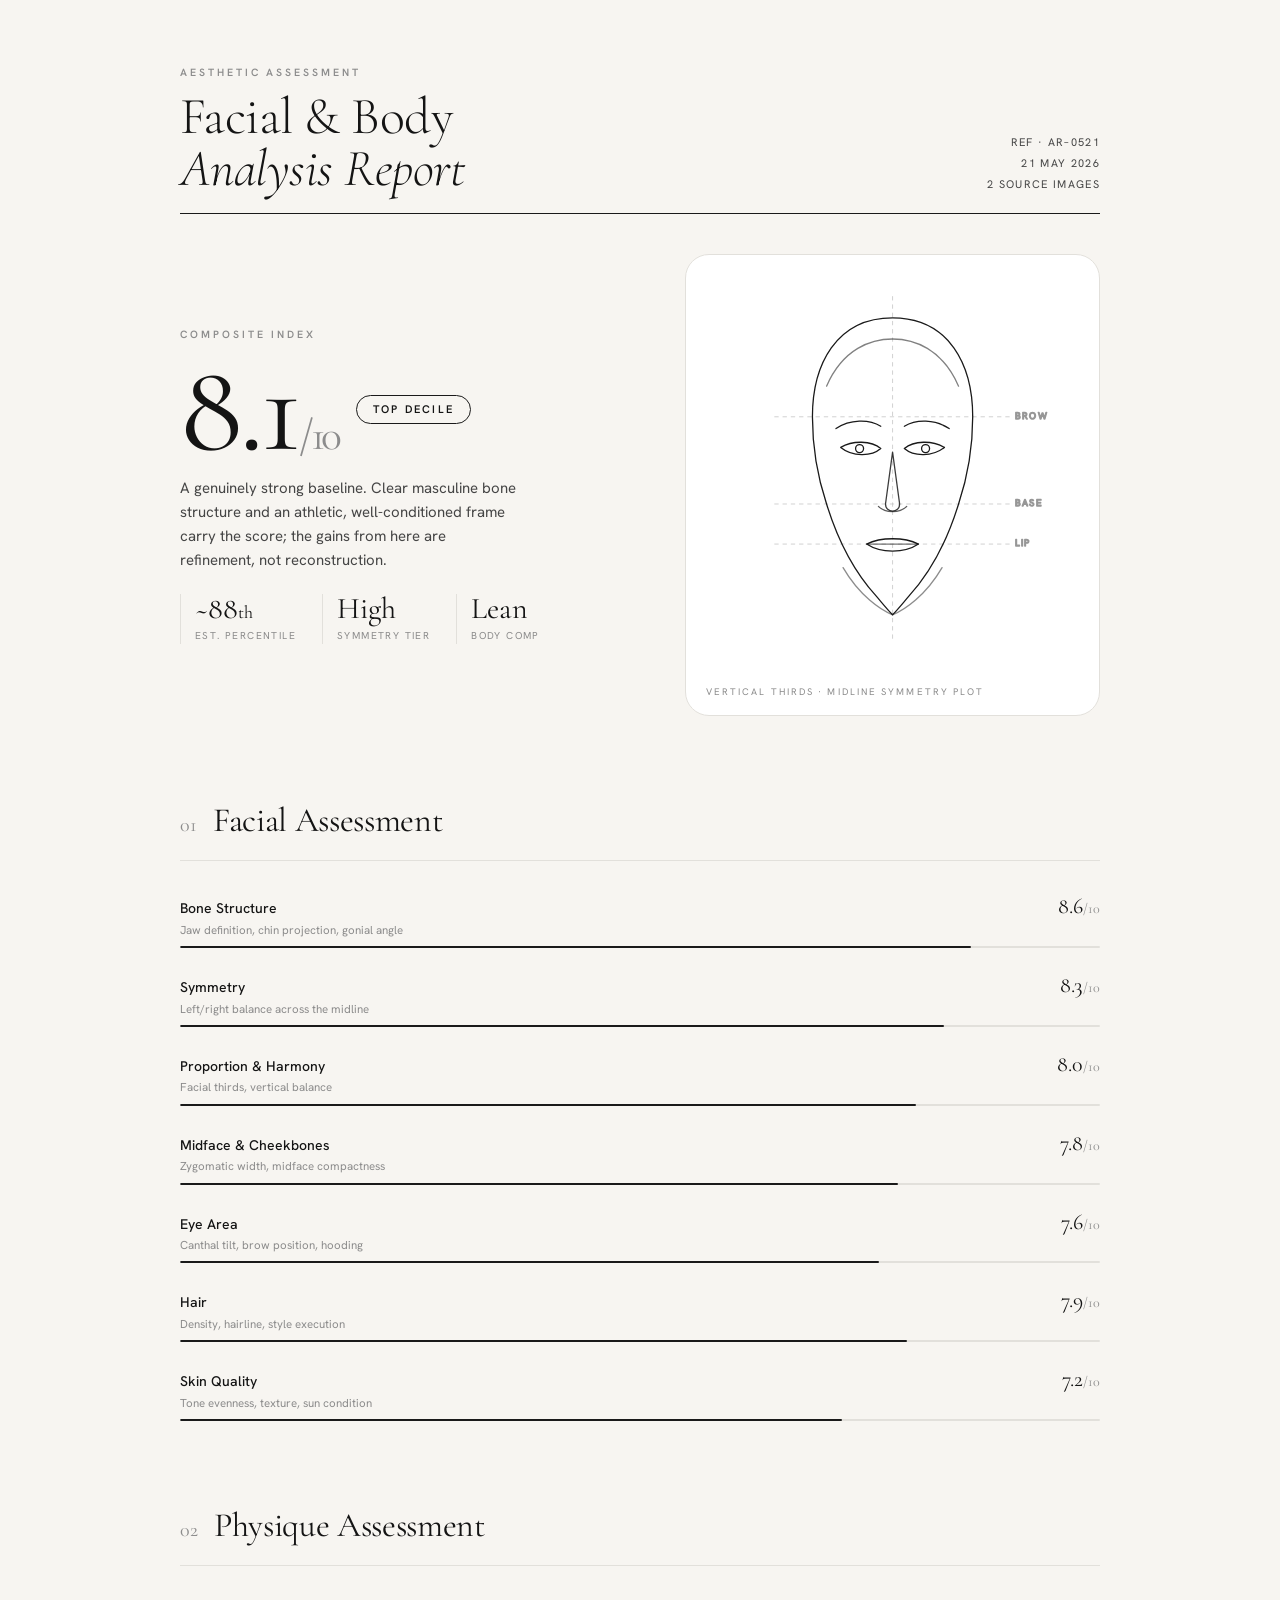
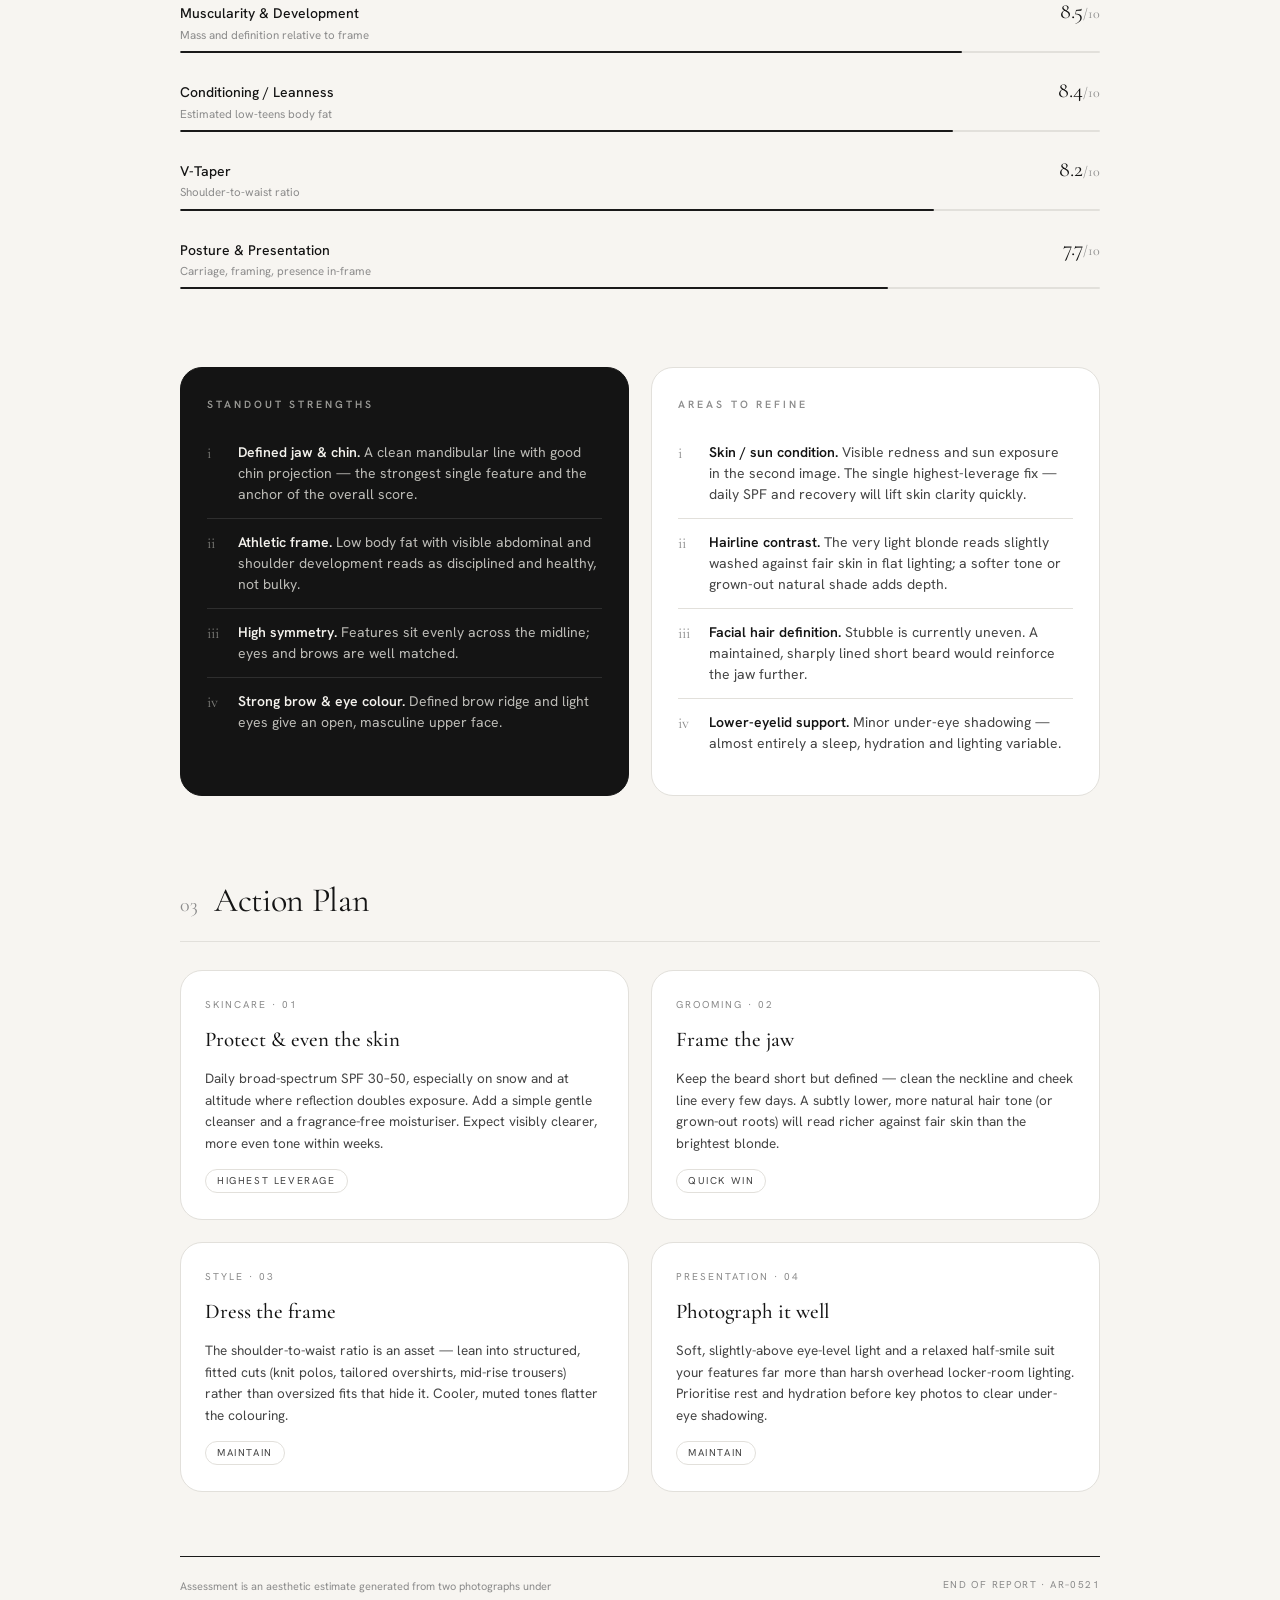
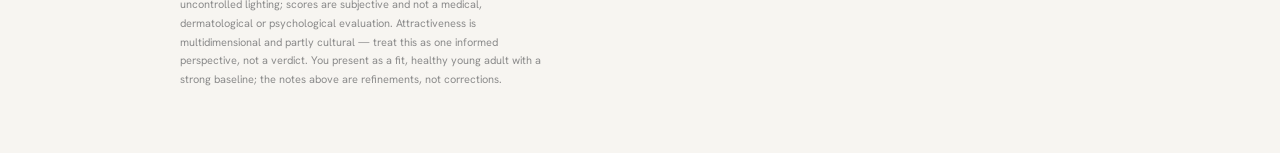
==== aesthetic-report.html @ a4fceab6 "Add README checklist, CNAME, .nojekyll, .gitignore and parked docs README carries the domain -> paym" ====
<!DOCTYPE html>
<html lang="en">
<head>
<meta charset="UTF-8">
<meta name="viewport" content="width=device-width, initial-scale=1.0">
<title>Aesthetic Analysis — Report</title>
<link rel="preconnect" href="https://fonts.googleapis.com">
<link rel="preconnect" href="https://fonts.gstatic.com" crossorigin>
<link href="https://fonts.googleapis.com/css2?family=Cormorant+Garamond:ital,wght@0,300;0,400;0,500;1,300&family=Hanken+Grotesk:wght@300;400;500;600&display=swap" rel="stylesheet">
<style>
  :root{
    --ink:#141414;
    --ink-soft:#454545;
    --ink-faint:#8c8c8c;
    --line:#e2e0db;
    --line-strong:#1a1a1a;
    --paper:#f7f5f1;
    --card:#ffffff;
    --accent:#1a1a1a;
  }
  *{box-sizing:border-box;margin:0;padding:0;}
  html{scroll-behavior:smooth;}
  body{
    background:var(--paper);
    color:var(--ink);
    font-family:'Hanken Grotesk',sans-serif;
    font-weight:400;
    line-height:1.6;
    -webkit-font-smoothing:antialiased;
    padding:clamp(20px,5vw,72px) clamp(16px,4vw,40px);
  }
  .sheet{
    max-width:920px;
    margin:0 auto;
  }
  .label{
    font-size:10.5px;
    letter-spacing:.28em;
    text-transform:uppercase;
    color:var(--ink-faint);
    font-weight:600;
  }
  .serif{font-family:'Cormorant Garamond',serif;}

  /* ---------- masthead ---------- */
  .masthead{
    display:flex;
    justify-content:space-between;
    align-items:flex-end;
    border-bottom:1px solid var(--line-strong);
    padding-bottom:18px;
    flex-wrap:wrap;
    gap:14px;
    animation:rise .9s cubic-bezier(.2,.8,.2,1) both;
  }
  .masthead h1{
    font-family:'Cormorant Garamond',serif;
    font-weight:300;
    font-size:clamp(30px,6vw,52px);
    line-height:1;
    letter-spacing:-.01em;
  }
  .masthead h1 em{font-style:italic;}
  .masthead .meta{
    text-align:right;
    line-height:1.9;
  }
  .masthead .meta div{font-size:11px;letter-spacing:.12em;color:var(--ink-soft);text-transform:uppercase;}

  /* ---------- hero ---------- */
  .hero{
    display:grid;
    grid-template-columns:1.05fr .95fr;
    gap:clamp(20px,4vw,46px);
    align-items:center;
    margin-top:40px;
  }
  @media(max-width:680px){.hero{grid-template-columns:1fr;}}

  .scorewrap{display:flex;align-items:baseline;gap:18px;margin:14px 0 6px;}
  .bigscore{
    font-family:'Cormorant Garamond',serif;
    font-weight:400;
    font-size:clamp(78px,16vw,128px);
    line-height:.82;
    letter-spacing:-.03em;
  }
  .bigscore span{font-size:.34em;color:var(--ink-faint);}
  .tier{
    border:1px solid var(--line-strong);
    border-radius:40px;
    padding:5px 16px;
    font-size:11px;
    letter-spacing:.2em;
    text-transform:uppercase;
    font-weight:600;
    align-self:center;
  }
  .hero p.lede{
    color:var(--ink-soft);
    font-size:15px;
    max-width:42ch;
    margin-top:14px;
  }
  .percentile{
    margin-top:22px;
    display:flex;
    gap:26px;
    flex-wrap:wrap;
  }
  .percentile .stat{border-left:1px solid var(--line);padding-left:14px;}
  .percentile .stat .n{font-family:'Cormorant Garamond',serif;font-size:30px;line-height:1;}
  .percentile .stat .t{font-size:10px;letter-spacing:.14em;text-transform:uppercase;color:var(--ink-faint);margin-top:4px;}

  /* ---------- face svg ---------- */
  .facecard{
    background:var(--card);
    border:1px solid var(--line);
    border-radius:24px;
    padding:18px;
    position:relative;
    overflow:hidden;
  }
  .facecard svg{width:100%;height:auto;display:block;}
  .facecard .cap{
    position:absolute;left:20px;bottom:16px;
    font-size:9.5px;letter-spacing:.22em;text-transform:uppercase;color:var(--ink-faint);
  }
  .draw line,.draw path,.draw circle{
    animation:dash 2.4s ease forwards;
  }
  @keyframes dash{from{stroke-dashoffset:1200;}to{stroke-dashoffset:0;}}

  /* ---------- sections ---------- */
  .section{margin-top:clamp(46px,7vw,78px);}
  .section-head{
    display:flex;align-items:baseline;gap:16px;
    border-bottom:1px solid var(--line);
    padding-bottom:12px;margin-bottom:28px;
  }
  .section-head .no{font-family:'Cormorant Garamond',serif;font-size:20px;color:var(--ink-faint);}
  .section-head h2{
    font-family:'Cormorant Garamond',serif;
    font-weight:400;font-size:clamp(24px,4vw,34px);letter-spacing:-.01em;
  }

  /* ---------- score rows ---------- */
  .scores{display:grid;gap:20px;}
  .row .top{display:flex;justify-content:space-between;align-items:baseline;margin-bottom:7px;}
  .row .name{font-size:14px;font-weight:500;}
  .row .name small{display:block;font-weight:400;color:var(--ink-faint);font-size:11.5px;margin-top:1px;letter-spacing:0;}
  .row .val{font-family:'Cormorant Garamond',serif;font-size:22px;}
  .row .val span{color:var(--ink-faint);font-size:14px;}
  .track{height:2px;background:var(--line);position:relative;border-radius:2px;overflow:hidden;}
  .track i{position:absolute;left:0;top:0;height:100%;background:var(--line-strong);border-radius:2px;width:0;animation:fill 1.6s cubic-bezier(.2,.8,.2,1) forwards;}
  @keyframes fill{to{width:var(--w);}}

  .twocol{display:grid;grid-template-columns:1fr 1fr;gap:22px;}
  @media(max-width:680px){.twocol{grid-template-columns:1fr;}}

  /* ---------- cards ---------- */
  .card{
    background:var(--card);
    border:1px solid var(--line);
    border-radius:22px;
    padding:28px 26px;
  }
  .card.dark{background:var(--ink);color:#f3f1ec;border-color:var(--ink);}
  .card.dark .label{color:#9b9b97;}
  .card .label{margin-bottom:16px;}
  . list{list-style:none;}
  .list li{
    display:flex;gap:13px;
    padding:13px 0;
    border-top:1px solid var(--line);
    font-size:14px;line-height:1.5;
  }
  .card.dark .list li{border-color:#2e2e2e;}
  .list li:first-child{border-top:none;}
  .list li .mk{
    flex:0 0 auto;width:18px;font-family:'Cormorant Garamond',serif;font-size:16px;
    color:var(--ink-faint);line-height:1.4;
  }
  .card.dark .list li .mk{color:#7d7d79;}
  .list li b{font-weight:600;}
  .list li span{color:var(--ink-soft);}
  .card.dark .list li span{color:#bdbcb7;}

  /* recommendations */
  .recgrid{display:grid;grid-template-columns:repeat(2,1fr);gap:22px;}
  @media(max-width:680px){.recgrid{grid-template-columns:1fr;}}
  .rec{
    border:1px solid var(--line);border-radius:22px;padding:26px 24px;background:var(--card);
    transition:transform .35s ease, box-shadow .35s ease;
  }
  .rec:hover{transform:translateY(-3px);box-shadow:0 18px 40px -28px rgba(0,0,0,.4);}
  .rec h3{font-family:'Cormorant Garamond',serif;font-weight:500;font-size:21px;margin:10px 0 12px;}
  .rec p{font-size:13.5px;color:var(--ink-soft);line-height:1.6;}
  .rec .idx{font-size:10px;letter-spacing:.2em;color:var(--ink-faint);text-transform:uppercase;}

  .priority{display:inline-block;margin-top:14px;font-size:10px;letter-spacing:.16em;text-transform:uppercase;border:1px solid var(--line);border-radius:30px;padding:3px 11px;color:var(--ink-soft);}

  /* footer */
  .foot{
    margin-top:64px;border-top:1px solid var(--line-strong);padding-top:20px;
    display:flex;justify-content:space-between;gap:18px;flex-wrap:wrap;
  }
  .foot p{font-size:11px;color:var(--ink-faint);max-width:62ch;line-height:1.7;}
  .foot .mono{font-size:10px;letter-spacing:.14em;text-transform:uppercase;color:var(--ink-faint);}

  @keyframes rise{from{opacity:0;transform:translateY(16px);}to{opacity:1;transform:none;}}
  .reveal{animation:rise .8s cubic-bezier(.2,.8,.2,1) both;}
</style>
</head>
<body>
<div class="sheet">

  <!-- MASTHEAD -->
  <header class="masthead">
    <div>
      <div class="label" style="margin-bottom:10px;">Aesthetic Assessment</div>
      <h1>Facial &amp; Body<br><em>Analysis Report</em></h1>
    </div>
    <div class="meta">
      <div>Ref · AR–0521</div>
      <div>21 May 2026</div>
      <div>2 Source Images</div>
    </div>
  </header>

  <!-- HERO -->
  <section class="hero reveal" style="animation-delay:.1s;">
    <div>
      <div class="label">Composite Index</div>
      <div class="scorewrap">
        <div class="bigscore">8.1<span>/10</span></div>
        <div class="tier">Top Decile</div>
      </div>
      <p class="lede">A genuinely strong baseline. Clear masculine bone structure and an athletic, well-conditioned frame carry the score; the gains from here are refinement, not reconstruction.</p>
      <div class="percentile">
        <div class="stat"><div class="n">~88<small style="font-size:18px;">th</small></div><div class="t">Est. percentile</div></div>
        <div class="stat"><div class="n">High</div><div class="t">Symmetry tier</div></div>
        <div class="stat"><div class="n">Lean</div><div class="t">Body comp</div></div>
      </div>
    </div>

    <!-- FACE CONTOUR -->
    <div class="facecard">
      <svg viewBox="0 0 320 360" fill="none" class="draw"
           stroke="#1a1a1a" stroke-width="1.1" stroke-linecap="round" stroke-linejoin="round">
        <!-- face outline -->
        <path d="M160 38
                 C112 38 92 78 92 122
                 C92 150 96 172 104 196
                 C112 222 126 252 146 274
                 C152 281 156 286 160 290
                 C164 286 168 281 174 274
                 C194 252 208 222 216 196
                 C224 172 228 150 228 122
                 C228 78 208 38 160 38 Z"
              stroke-dasharray="1200"/>
        <!-- hairline -->
        <path d="M104 96 C118 64 142 56 160 56 C178 56 202 64 216 96" stroke-dasharray="1200" opacity=".55"/>
        <!-- brows -->
        <path d="M112 132 C124 124 140 124 150 130" stroke-dasharray="400"/>
        <path d="M170 130 C180 124 196 124 208 132" stroke-dasharray="400"/>
        <!-- eyes -->
        <path d="M116 148 C126 142 142 142 150 149 C142 156 126 156 116 148 Z" stroke-dasharray="400"/>
        <path d="M170 149 C178 142 194 142 204 148 C194 156 178 156 170 149 Z" stroke-dasharray="400"/>
        <circle cx="132" cy="149" r="3.4" stroke-dasharray="60"/>
        <circle cx="188" cy="149" r="3.4" stroke-dasharray="60"/>
        <!-- nose -->
        <path d="M160 152 L154 196 C154 204 166 204 166 196 L160 152" stroke-dasharray="400" opacity=".85"/>
        <path d="M148 198 C154 204 166 204 172 198" stroke-dasharray="200" opacity=".7"/>
        <!-- lips -->
        <path d="M138 230 C150 224 170 224 182 230 C170 238 150 238 138 230 Z" stroke-dasharray="400"/>
        <path d="M138 230 L182 230" stroke-dasharray="120" opacity=".6"/>
        <!-- jaw accent -->
        <path d="M118 250 C132 274 150 286 160 290 C170 286 188 274 202 250" stroke-dasharray="600" opacity=".5"/>
        <!-- analysis guides -->
        <g stroke="#1a1a1a" stroke-width=".6" opacity=".28" stroke-dasharray="3 4">
          <line x1="160" y1="20" x2="160" y2="310"/>
          <line x1="60" y1="122" x2="260" y2="122"/>
          <line x1="60" y1="196" x2="260" y2="196"/>
          <line x1="60" y1="230" x2="260" y2="230"/>
        </g>
        <g fill="#1a1a1a" opacity=".45" font-family="Hanken Grotesk" font-size="8" letter-spacing="1">
          <text x="264" y="124">BROW</text>
          <text x="264" y="198">BASE</text>
          <text x="264" y="232">LIP</text>
        </g>
      </svg>
      <div class="cap">Vertical thirds · midline symmetry plot</div>
    </div>
  </section>

  <!-- FACIAL -->
  <section class="section">
    <div class="section-head">
      <span class="no">01</span>
      <h2>Facial Assessment</h2>
    </div>
    <div class="scores">
      <div class="row"><div class="top"><div class="name">Bone Structure <small>Jaw definition, chin projection, gonial angle</small></div><div class="val">8.6<span>/10</span></div></div><div class="track"><i style="--w:86%;animation-delay:.1s;"></i></div></div>
      <div class="row"><div class="top"><div class="name">Symmetry <small>Left/right balance across the midline</small></div><div class="val">8.3<span>/10</span></div></div><div class="track"><i style="--w:83%;animation-delay:.2s;"></i></div></div>
      <div class="row"><div class="top"><div class="name">Proportion &amp; Harmony <small>Facial thirds, vertical balance</small></div><div class="val">8.0<span>/10</span></div></div><div class="track"><i style="--w:80%;animation-delay:.3s;"></i></div></div>
      <div class="row"><div class="top"><div class="name">Midface &amp; Cheekbones <small>Zygomatic width, midface compactness</small></div><div class="val">7.8<span>/10</span></div></div><div class="track"><i style="--w:78%;animation-delay:.4s;"></i></div></div>
      <div class="row"><div class="top"><div class="name">Eye Area <small>Canthal tilt, brow position, hooding</small></div><div class="val">7.6<span>/10</span></div></div><div class="track"><i style="--w:76%;animation-delay:.5s;"></i></div></div>
      <div class="row"><div class="top"><div class="name">Hair <small>Density, hairline, style execution</small></div><div class="val">7.9<span>/10</span></div></div><div class="track"><i style="--w:79%;animation-delay:.6s;"></i></div></div>
      <div class="row"><div class="top"><div class="name">Skin Quality <small>Tone evenness, texture, sun condition</small></div><div class="val">7.2<span>/10</span></div></div><div class="track"><i style="--w:72%;animation-delay:.7s;"></i></div></div>
    </div>
  </section>

  <!-- BODY -->
  <section class="section">
    <div class="section-head">
      <span class="no">02</span>
      <h2>Physique Assessment</h2>
    </div>
    <div class="scores">
      <div class="row"><div class="top"><div class="name">Muscularity &amp; Development <small>Mass and definition relative to frame</small></div><div class="val">8.5<span>/10</span></div></div><div class="track"><i style="--w:85%;animation-delay:.1s;"></i></div></div>
      <div class="row"><div class="top"><div class="name">Conditioning / Leanness <small>Estimated low-teens body fat</small></div><div class="val">8.4<span>/10</span></div></div><div class="track"><i style="--w:84%;animation-delay:.2s;"></i></div></div>
      <div class="row"><div class="top"><div class="name">V-Taper <small>Shoulder-to-waist ratio</small></div><div class="val">8.2<span>/10</span></div></div><div class="track"><i style="--w:82%;animation-delay:.3s;"></i></div></div>
      <div class="row"><div class="top"><div class="name">Posture &amp; Presentation <small>Carriage, framing, presence in-frame</small></div><div class="val">7.7<span>/10</span></div></div><div class="track"><i style="--w:77%;animation-delay:.4s;"></i></div></div>
    </div>
  </section>

  <!-- STRENGTHS / IMPROVE -->
  <section class="section">
    <div class="twocol">
      <div class="card dark">
        <div class="label">Standout Strengths</div>
        <ul class="list">
          <li><span class="mk">i</span><div><b>Defined jaw &amp; chin.</b> <span>A clean mandibular line with good chin projection — the strongest single feature and the anchor of the overall score.</span></div></li>
          <li><span class="mk">ii</span><div><b>Athletic frame.</b> <span>Low body fat with visible abdominal and shoulder development reads as disciplined and healthy, not bulky.</span></div></li>
          <li><span class="mk">iii</span><div><b>High symmetry.</b> <span>Features sit evenly across the midline; eyes and brows are well matched.</span></div></li>
          <li><span class="mk">iv</span><div><b>Strong brow &amp; eye colour.</b> <span>Defined brow ridge and light eyes give an open, masculine upper face.</span></div></li>
        </ul>
      </div>
      <div class="card">
        <div class="label">Areas to Refine</div>
        <ul class="list">
          <li><span class="mk">i</span><div><b>Skin / sun condition.</b> <span>Visible redness and sun exposure in the second image. The single highest-leverage fix — daily SPF and recovery will lift skin clarity quickly.</span></div></li>
          <li><span class="mk">ii</span><div><b>Hairline contrast.</b> <span>The very light blonde reads slightly washed against fair skin in flat lighting; a softer tone or grown-out natural shade adds depth.</span></div></li>
          <li><span class="mk">iii</span><div><b>Facial hair definition.</b> <span>Stubble is currently uneven. A maintained, sharply lined short beard would reinforce the jaw further.</span></div></li>
          <li><span class="mk">iv</span><div><b>Lower-eyelid support.</b> <span>Minor under-eye shadowing — almost entirely a sleep, hydration and lighting variable.</span></div></li>
        </ul>
      </div>
    </div>
  </section>

  <!-- RECOMMENDATIONS -->
  <section class="section">
    <div class="section-head">
      <span class="no">03</span>
      <h2>Action Plan</h2>
    </div>
    <div class="recgrid">
      <div class="rec">
        <div class="idx">Skincare · 01</div>
        <h3>Protect &amp; even the skin</h3>
        <p>Daily broad-spectrum SPF 30–50, especially on snow and at altitude where reflection doubles exposure. Add a simple gentle cleanser and a fragrance-free moisturiser. Expect visibly clearer, more even tone within weeks.</p>
        <span class="priority">Highest leverage</span>
      </div>
      <div class="rec">
        <div class="idx">Grooming · 02</div>
        <h3>Frame the jaw</h3>
        <p>Keep the beard short but defined — clean the neckline and cheek line every few days. A subtly lower, more natural hair tone (or grown-out roots) will read richer against fair skin than the brightest blonde.</p>
        <span class="priority">Quick win</span>
      </div>
      <div class="rec">
        <div class="idx">Style · 03</div>
        <h3>Dress the frame</h3>
        <p>The shoulder-to-waist ratio is an asset — lean into structured, fitted cuts (knit polos, tailored overshirts, mid-rise trousers) rather than oversized fits that hide it. Cooler, muted tones flatter the colouring.</p>
        <span class="priority">Maintain</span>
      </div>
      <div class="rec">
        <div class="idx">Presentation · 04</div>
        <h3>Photograph it well</h3>
        <p>Soft, slightly-above eye-level light and a relaxed half-smile suit your features far more than harsh overhead locker-room lighting. Prioritise rest and hydration before key photos to clear under-eye shadowing.</p>
        <span class="priority">Maintain</span>
      </div>
    </div>
  </section>

  <!-- FOOTER -->
  <footer class="foot">
    <p>Assessment is an aesthetic estimate generated from two photographs under uncontrolled lighting; scores are subjective and not a medical, dermatological or psychological evaluation. Attractiveness is multidimensional and partly cultural — treat this as one informed perspective, not a verdict. You present as a fit, healthy young adult with a strong baseline; the notes above are refinements, not corrections.</p>
    <div class="mono">End of Report · AR–0521</div>
  </footer>

</div>
</body>
</html>
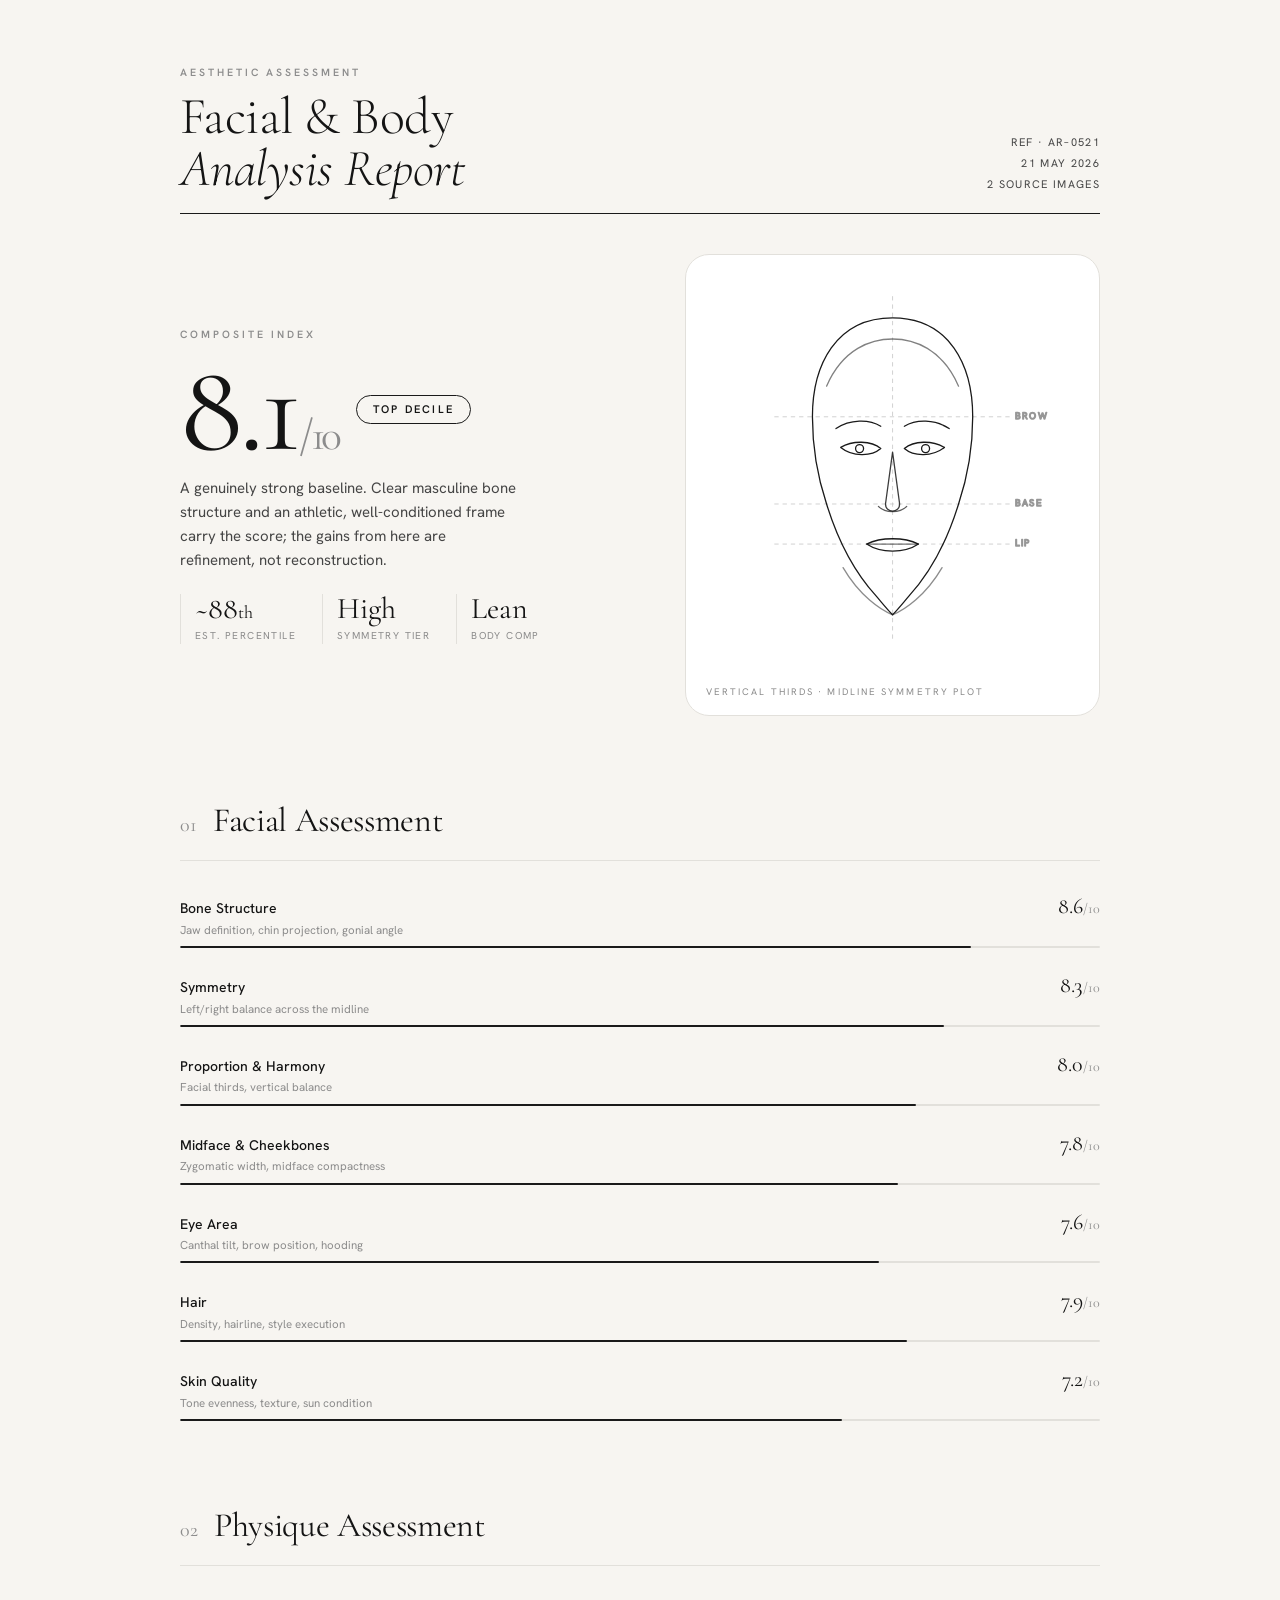
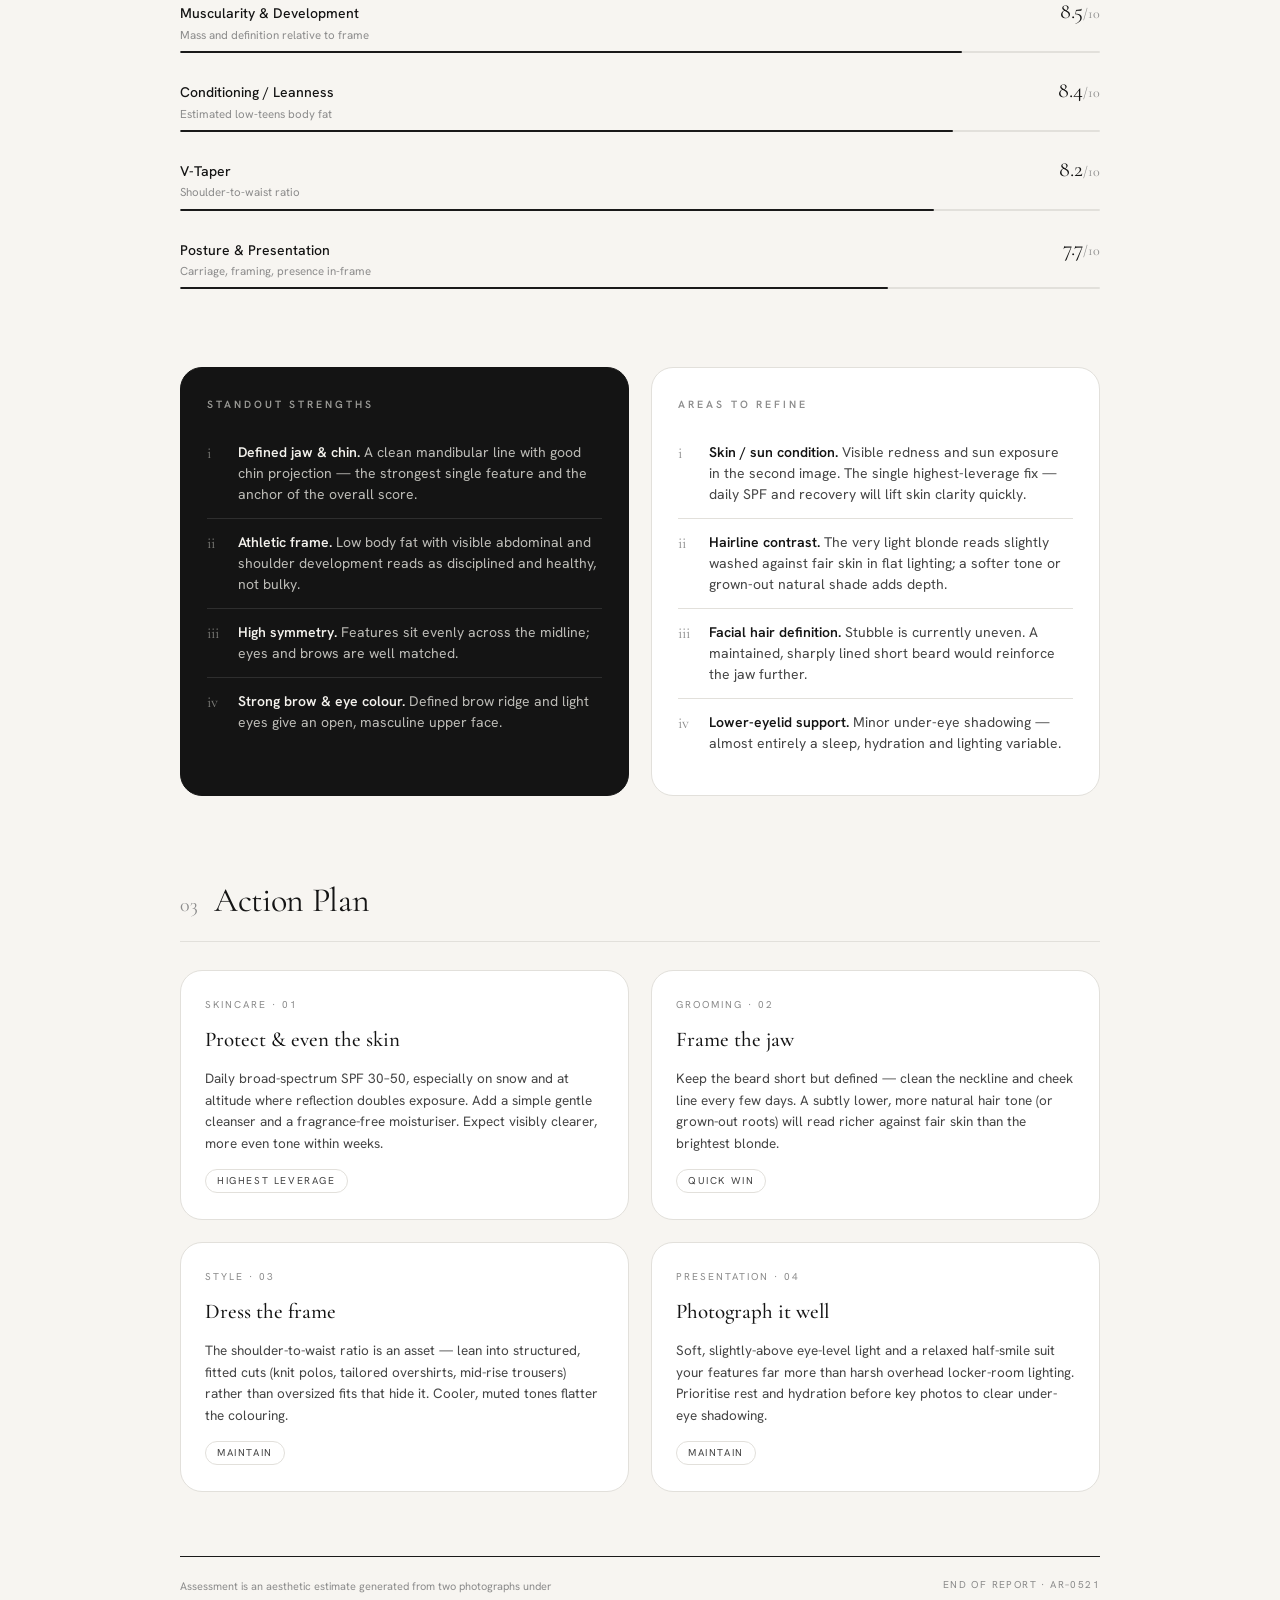
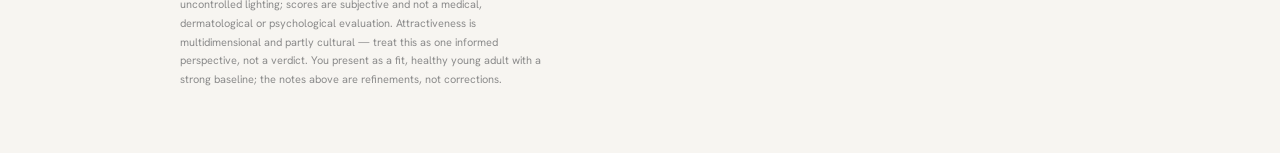
==== commit 2b042649: "Self-host the webfonts so no visitor IP reaches Google The pages embedded Anton, Oswald, Archivo and" ====
--- a/aesthetic-report.html
+++ b/aesthetic-report.html
@@ -4,9 +4,7 @@
 <meta charset="UTF-8">
 <meta name="viewport" content="width=device-width, initial-scale=1.0">
 <title>Aesthetic Analysis — Report</title>
-<link rel="preconnect" href="https://fonts.googleapis.com">
-<link rel="preconnect" href="https://fonts.gstatic.com" crossorigin>
-<link href="https://fonts.googleapis.com/css2?family=Cormorant+Garamond:ital,wght@0,300;0,400;0,500;1,300&family=Hanken+Grotesk:wght@300;400;500;600&display=swap" rel="stylesheet">
+<link rel="stylesheet" href="assets/css/fonts.css">
 <style>
   :root{
     --ink:#141414;
--- a/assets/css/fonts.css
+++ b/assets/css/fonts.css
@@ -0,0 +1,32 @@
+/* ============================================================================
+   SELF-HOSTED WEBFONTS
+   ----------------------------------------------------------------------------
+   These used to be fetched from fonts.googleapis.com, which hands the visitor's
+   IP address to Google before any consent is given. A German court found exactly
+   that unlawful (LG Muenchen I, 3 O 17493/20, 20 Jan 2022). Serving the files
+   from this origin means no third party sees the request at all.
+
+   GENERATED FILE — do not hand-edit.
+   Only latin and latin-ext are shipped; the umlauts live in latin, so nothing
+   here needs cyrillic, greek or vietnamese.
+
+   Rules with a weight RANGE (e.g. 400 700) are variable fonts: one file covers
+   every weight in the range. Do not split them back into per-weight files —
+   Google serves the identical file for each weight, so that only duplicates it.
+   ========================================================================= */
+@font-face{font-family:'Anton';font-style:normal;font-weight:400;font-display:swap;src:url('../fonts/anton-normal-latin-400.woff2') format('woff2');unicode-range:U+0000-00FF, U+0131, U+0152-0153, U+02BB-02BC, U+02C6, U+02DA, U+02DC, U+0304, U+0308, U+0329, U+2000-206F, U+20AC, U+2122, U+2191, U+2193, U+2212, U+2215, U+FEFF, U+FFFD;}
+@font-face{font-family:'Anton';font-style:normal;font-weight:400;font-display:swap;src:url('../fonts/anton-normal-latin-ext-400.woff2') format('woff2');unicode-range:U+0100-02BA, U+02BD-02C5, U+02C7-02CC, U+02CE-02D7, U+02DD-02FF, U+0304, U+0308, U+0329, U+1D00-1DBF, U+1E00-1E9F, U+1EF2-1EFF, U+2020, U+20A0-20AB, U+20AD-20C0, U+2113, U+2C60-2C7F, U+A720-A7FF;}
+@font-face{font-family:'Archivo';font-style:normal;font-weight:400 700;font-display:swap;src:url('../fonts/archivo-normal-latin-var400-700.woff2') format('woff2');unicode-range:U+0000-00FF, U+0131, U+0152-0153, U+02BB-02BC, U+02C6, U+02DA, U+02DC, U+0304, U+0308, U+0329, U+2000-206F, U+20AC, U+2122, U+2191, U+2193, U+2212, U+2215, U+FEFF, U+FFFD;}
+@font-face{font-family:'Archivo';font-style:normal;font-weight:400 700;font-display:swap;src:url('../fonts/archivo-normal-latin-ext-var400-700.woff2') format('woff2');unicode-range:U+0100-02BA, U+02BD-02C5, U+02C7-02CC, U+02CE-02D7, U+02DD-02FF, U+0304, U+0308, U+0329, U+1D00-1DBF, U+1E00-1E9F, U+1EF2-1EFF, U+2020, U+20A0-20AB, U+20AD-20C0, U+2113, U+2C60-2C7F, U+A720-A7FF;}
+@font-face{font-family:'Cormorant Garamond';font-style:italic;font-weight:300;font-display:swap;src:url('../fonts/cormorant-garamond-italic-latin-300.woff2') format('woff2');unicode-range:U+0000-00FF, U+0131, U+0152-0153, U+02BB-02BC, U+02C6, U+02DA, U+02DC, U+0304, U+0308, U+0329, U+2000-206F, U+20AC, U+2122, U+2191, U+2193, U+2212, U+2215, U+FEFF, U+FFFD;}
+@font-face{font-family:'Cormorant Garamond';font-style:italic;font-weight:300;font-display:swap;src:url('../fonts/cormorant-garamond-italic-latin-ext-300.woff2') format('woff2');unicode-range:U+0100-02BA, U+02BD-02C5, U+02C7-02CC, U+02CE-02D7, U+02DD-02FF, U+0304, U+0308, U+0329, U+1D00-1DBF, U+1E00-1E9F, U+1EF2-1EFF, U+2020, U+20A0-20AB, U+20AD-20C0, U+2113, U+2C60-2C7F, U+A720-A7FF;}
+@font-face{font-family:'Cormorant Garamond';font-style:normal;font-weight:300 500;font-display:swap;src:url('../fonts/cormorant-garamond-normal-latin-var300-500.woff2') format('woff2');unicode-range:U+0000-00FF, U+0131, U+0152-0153, U+02BB-02BC, U+02C6, U+02DA, U+02DC, U+0304, U+0308, U+0329, U+2000-206F, U+20AC, U+2122, U+2191, U+2193, U+2212, U+2215, U+FEFF, U+FFFD;}
+@font-face{font-family:'Cormorant Garamond';font-style:normal;font-weight:300 500;font-display:swap;src:url('../fonts/cormorant-garamond-normal-latin-ext-var300-500.woff2') format('woff2');unicode-range:U+0100-02BA, U+02BD-02C5, U+02C7-02CC, U+02CE-02D7, U+02DD-02FF, U+0304, U+0308, U+0329, U+1D00-1DBF, U+1E00-1E9F, U+1EF2-1EFF, U+2020, U+20A0-20AB, U+20AD-20C0, U+2113, U+2C60-2C7F, U+A720-A7FF;}
+@font-face{font-family:'Hanken Grotesk';font-style:normal;font-weight:300 600;font-display:swap;src:url('../fonts/hanken-grotesk-normal-latin-var300-600.woff2') format('woff2');unicode-range:U+0000-00FF, U+0131, U+0152-0153, U+02BB-02BC, U+02C6, U+02DA, U+02DC, U+0304, U+0308, U+0329, U+2000-206F, U+20AC, U+2122, U+2191, U+2193, U+2212, U+2215, U+FEFF, U+FFFD;}
+@font-face{font-family:'Hanken Grotesk';font-style:normal;font-weight:300 600;font-display:swap;src:url('../fonts/hanken-grotesk-normal-latin-ext-var300-600.woff2') format('woff2');unicode-range:U+0100-02BA, U+02BD-02C5, U+02C7-02CC, U+02CE-02D7, U+02DD-02FF, U+0304, U+0308, U+0329, U+1D00-1DBF, U+1E00-1E9F, U+1EF2-1EFF, U+2020, U+20A0-20AB, U+20AD-20C0, U+2113, U+2C60-2C7F, U+A720-A7FF;}
+@font-face{font-family:'Oswald';font-style:normal;font-weight:400 700;font-display:swap;src:url('../fonts/oswald-normal-latin-var400-700.woff2') format('woff2');unicode-range:U+0000-00FF, U+0131, U+0152-0153, U+02BB-02BC, U+02C6, U+02DA, U+02DC, U+0304, U+0308, U+0329, U+2000-206F, U+20AC, U+2122, U+2191, U+2193, U+2212, U+2215, U+FEFF, U+FFFD;}
+@font-face{font-family:'Oswald';font-style:normal;font-weight:400 700;font-display:swap;src:url('../fonts/oswald-normal-latin-ext-var400-700.woff2') format('woff2');unicode-range:U+0100-02BA, U+02BD-02C5, U+02C7-02CC, U+02CE-02D7, U+02DD-02FF, U+0304, U+0308, U+0329, U+1D00-1DBF, U+1E00-1E9F, U+1EF2-1EFF, U+2020, U+20A0-20AB, U+20AD-20C0, U+2113, U+2C60-2C7F, U+A720-A7FF;}
+@font-face{font-family:'Space Mono';font-style:normal;font-weight:700;font-display:swap;src:url('../fonts/space-mono-normal-latin-700.woff2') format('woff2');unicode-range:U+0000-00FF, U+0131, U+0152-0153, U+02BB-02BC, U+02C6, U+02DA, U+02DC, U+0304, U+0308, U+0329, U+2000-206F, U+20AC, U+2122, U+2191, U+2193, U+2212, U+2215, U+FEFF, U+FFFD;}
+@font-face{font-family:'Space Mono';font-style:normal;font-weight:400;font-display:swap;src:url('../fonts/space-mono-normal-latin-400.woff2') format('woff2');unicode-range:U+0000-00FF, U+0131, U+0152-0153, U+02BB-02BC, U+02C6, U+02DA, U+02DC, U+0304, U+0308, U+0329, U+2000-206F, U+20AC, U+2122, U+2191, U+2193, U+2212, U+2215, U+FEFF, U+FFFD;}
+@font-face{font-family:'Space Mono';font-style:normal;font-weight:700;font-display:swap;src:url('../fonts/space-mono-normal-latin-ext-700.woff2') format('woff2');unicode-range:U+0100-02BA, U+02BD-02C5, U+02C7-02CC, U+02CE-02D7, U+02DD-02FF, U+0304, U+0308, U+0329, U+1D00-1DBF, U+1E00-1E9F, U+1EF2-1EFF, U+2020, U+20A0-20AB, U+20AD-20C0, U+2113, U+2C60-2C7F, U+A720-A7FF;}
+@font-face{font-family:'Space Mono';font-style:normal;font-weight:400;font-display:swap;src:url('../fonts/space-mono-normal-latin-ext-400.woff2') format('woff2');unicode-range:U+0100-02BA, U+02BD-02C5, U+02C7-02CC, U+02CE-02D7, U+02DD-02FF, U+0304, U+0308, U+0329, U+1D00-1DBF, U+1E00-1E9F, U+1EF2-1EFF, U+2020, U+20A0-20AB, U+20AD-20C0, U+2113, U+2C60-2C7F, U+A720-A7FF;}
